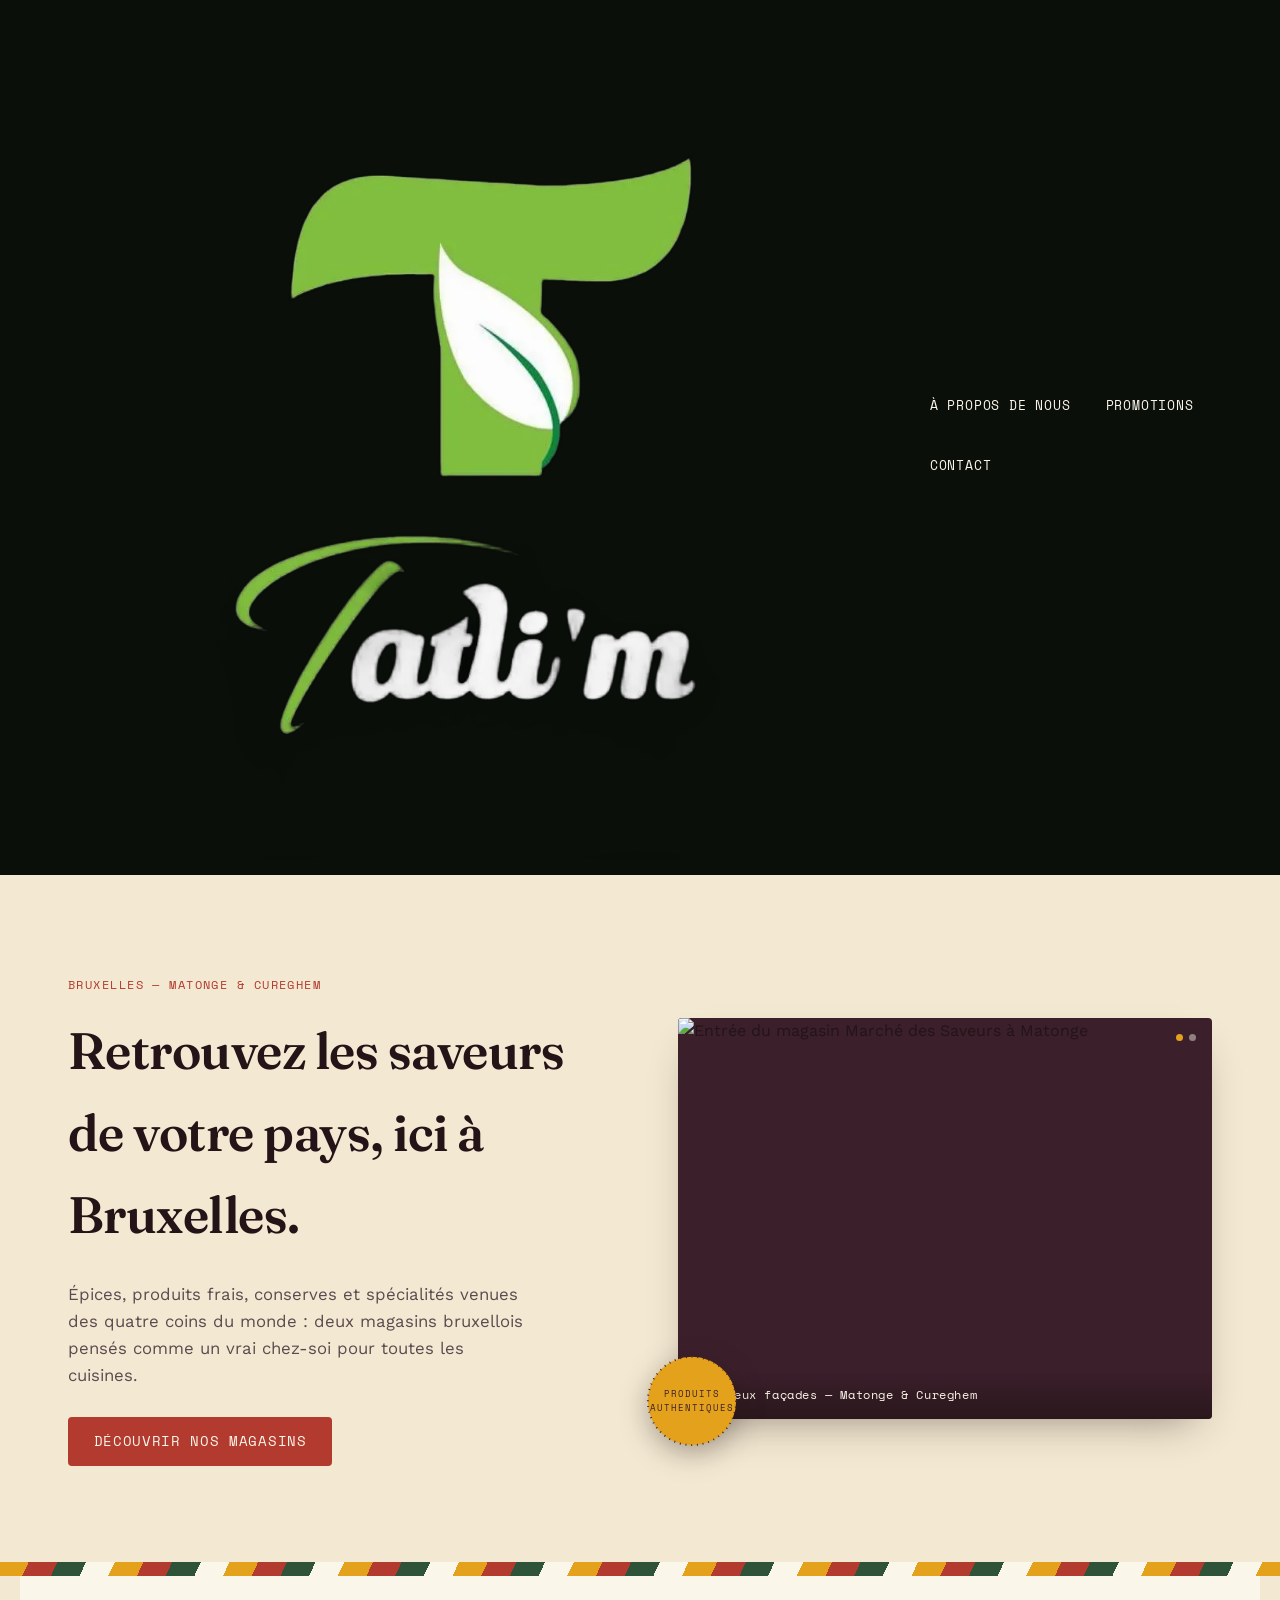
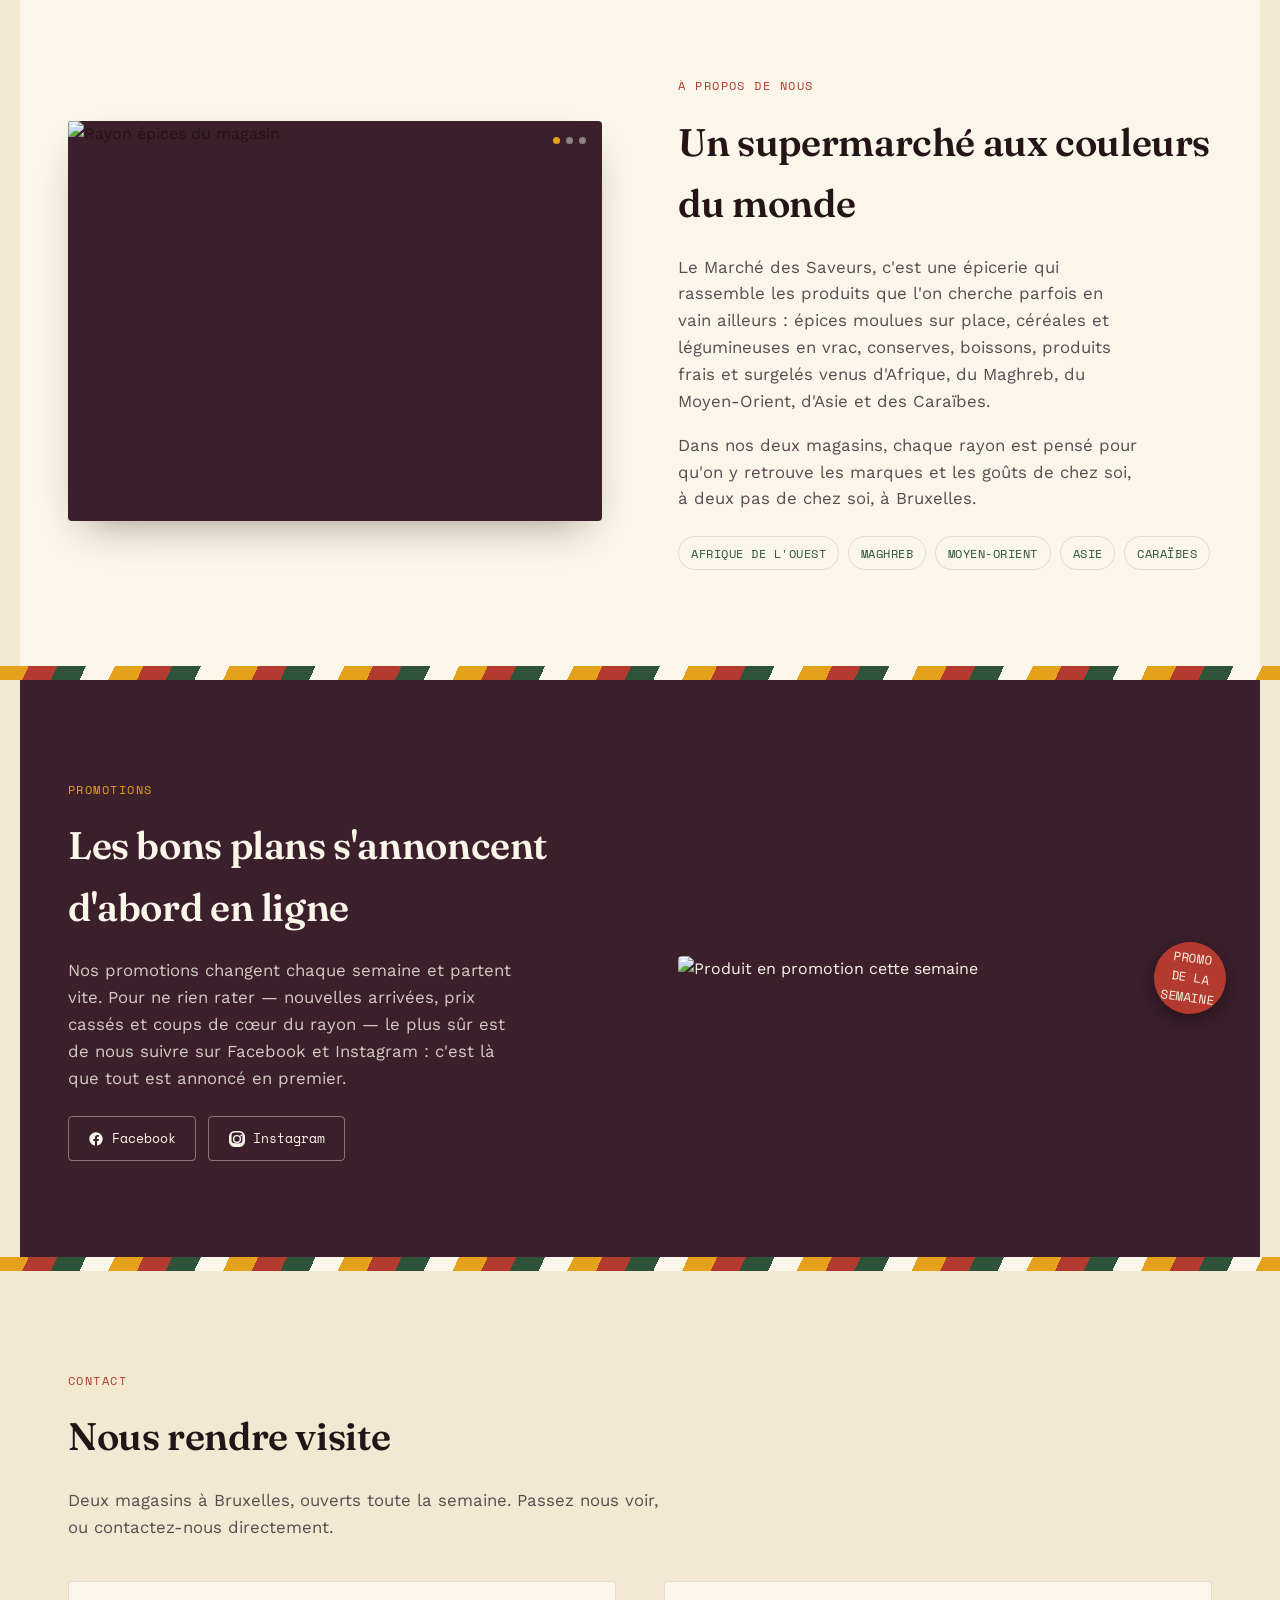
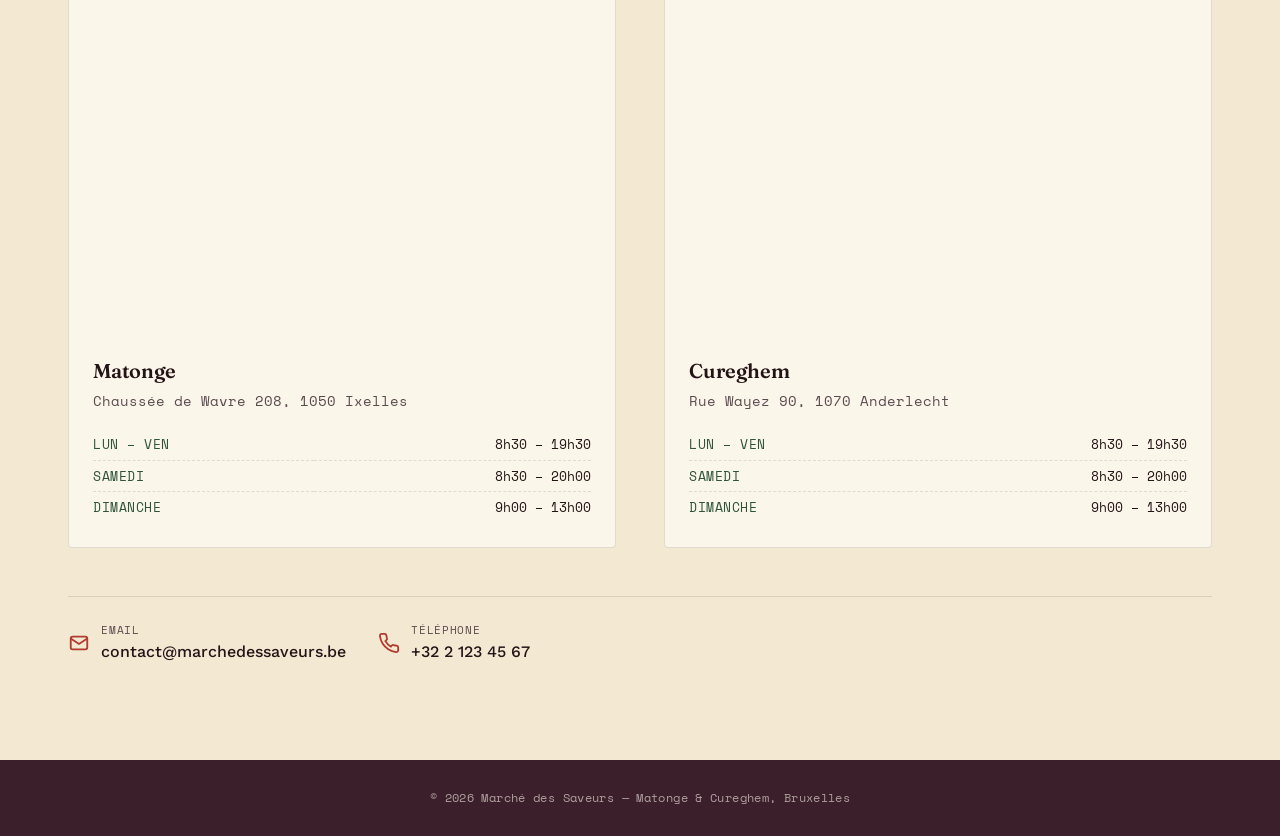
==== exemple trois.html @ c73305d0 "header" ====
<!DOCTYPE html>
<html lang="fr">
<head>
<meta charset="UTF-8">
<meta name="viewport" content="width=device-width, initial-scale=1.0">
<title>Marché des Saveurs — Épicerie du monde à Bruxelles</title>
<link rel="preconnect" href="https://fonts.googleapis.com">
<link rel="preconnect" href="https://fonts.gstatic.com" crossorigin>
<link href="https://fonts.googleapis.com/css2?family=Fraunces:ital,opsz,wght@0,9..144,500;0,9..144,600;0,9..144,700;1,9..144,500&family=Work+Sans:wght@400;500;600&family=Space+Mono:wght@400;700&display=swap" rel="stylesheet">
<style>
 
  /* ============ TOKENS ============ */
  :root{
    --cream:#F3E9D2;
    --cream-alt:#FBF6EA;
    --plum:#3B1F2B;
    --plum-soft:#4E2A3C;
    --saffron:#E4A11B;
    --brick:#B23A2E;
    --teal:#2E5339;
    --ink:#241417;
    --ink-soft:#5B4A4F;
    --line: rgba(36,20,23,0.12);
 
    --display: "Fraunces", serif;
    --body: "Work Sans", sans-serif;
    --mono: "Space Mono", monospace;
 
    --radius: 4px;
    --gap-xl: clamp(2.5rem, 6vw, 6rem);
    --gap-lg: clamp(1.5rem, 4vw, 3rem);
    --transition: 0.5s cubic-bezier(.4,0,.2,1);
  }
 
  @media (prefers-reduced-motion: reduce){
    *{ animation-duration: 0.01ms !important; animation-iteration-count: 1 !important; transition-duration: 0.01ms !important; scroll-behavior: auto !important; }
  }
 
  *{ box-sizing: border-box; }
  html{ scroll-behavior: smooth; }
  body{
    margin:0;
    background: var(--cream);
    color: var(--ink);
    font-family: var(--body);
    font-size: 16px;
    line-height: 1.6;
  }
  img{ max-width:100%; display:block; }
  a{ color: inherit; }
  h1,h2,h3{ font-family: var(--display); font-weight: 600; margin:0 0 0.5em; letter-spacing: -0.01em; }
  p{ margin:0 0 1em; color: var(--ink-soft); }
 
  a:focus-visible, button:focus-visible{
    outline: 3px solid var(--brick);
    outline-offset: 3px;
  }
 
  .eyebrow{
    display:inline-block;
    font-family: var(--mono);
    font-size: 0.75rem;
    letter-spacing: 0.12em;
    text-transform: uppercase;
    color: var(--brick);
    margin-bottom: 1rem;
  }
 
  .wrap{
    max-width: 1240px;
    margin: 0 auto;
    padding: 0 clamp(1.25rem, 4vw, 3rem);
  }
 
  /* ============ AWNING DIVIDER (signature element) ============ */
  .awning{
    height: 14px;
    width: 100%;
    background: repeating-linear-gradient(
      115deg,
      var(--saffron) 0 26px,
      var(--brick) 26px 52px,
      var(--teal) 52px 78px,
      var(--cream-alt) 78px 104px
    );
  }
 
  /* ============ HEADER ============ */
  .site-header{
    position: sticky;
    top:0;
    z-index: 50;
    /*background: var(--plum);*/
    background: #0a0f0a;
    color: var(--cream-alt);
  }
  .site-header .wrap{
    display:flex;
    align-items:center;
    justify-content: space-between;
    gap: 1rem;
    padding-top: 0.9rem;
    padding-bottom: 0.9rem;
  }
  .logo{
    display:flex;
    align-items:center;
    gap: 0.6rem;
    text-decoration:none;
    color: var(--cream-alt);
  }
  .logo .stamp{ width: 40px; height: 40px; flex-shrink:0; }
  .logo-text{ font-family: var(--display); line-height:1.05; }
  .logo-text strong{ display:block; font-size: 1.05rem; letter-spacing: 0.02em; }
  .logo-text span{ display:block; font-size: 0.72rem; font-family: var(--mono); letter-spacing: 0.08em; color: var(--saffron); text-transform: uppercase; }
 
  .main-nav{ display:flex; gap: clamp(1rem, 3vw, 2.2rem); flex-wrap: wrap; }
  .main-nav a{
    text-decoration:none;
    font-family: var(--mono);
    font-size: 0.82rem;
    letter-spacing: 0.06em;
    text-transform: uppercase;
    color: var(--cream-alt);
    position: relative;
    padding-bottom: 4px;
  }
  .main-nav a::after{
    content:"";
    position:absolute; left:0; bottom:0;
    width:0; height:2px;
    background: var(--saffron);
    transition: width 0.3s ease;
  }
  .main-nav a:hover::after, .main-nav a:focus-visible::after{ width:100%; }
 
  /* ============ SPLIT SECTIONS ============ */
  .section-split{
    display:grid;
    grid-template-columns: 1fr 1fr;
    align-items: center;
    gap: var(--gap-xl);
    padding: clamp(3rem, 8vw, 6rem) clamp(1.25rem, 4vw, 3rem);
    max-width: 1240px;
    margin: 0 auto;
  }
  .section-split.reverse .text-col{ order:2; }
  .section-split.reverse .media-col{ order:1; }
 
  .text-col h1{ font-size: clamp(2.1rem, 4vw, 3.2rem); }
  .text-col h2{ font-size: clamp(1.7rem, 3vw, 2.4rem); }
  .text-col p{ font-size: 1.05rem; max-width: 46ch; }
 
  .cta{
    display:inline-flex;
    align-items:center;
    gap:0.5rem;
    margin-top: 0.75rem;
    padding: 0.85rem 1.6rem;
    background: var(--brick);
    color: var(--cream-alt);
    text-decoration:none;
    font-family: var(--mono);
    font-size: 0.85rem;
    letter-spacing: 0.05em;
    text-transform: uppercase;
    border-radius: var(--radius);
    transition: transform 0.25s ease, background 0.25s ease;
  }
  .cta:hover{ background: var(--plum); transform: translateY(-2px); }
 
  /* ============ CAROUSEL ============ */
  .media-col{ position:relative; }
  .carousel{
    position:relative;
    width:100%;
    aspect-ratio: 4/3;
    border-radius: var(--radius);
    overflow:hidden;
    box-shadow: 0 18px 40px -18px rgba(36,20,23,0.45);
    background: var(--plum);
  }
  .carousel img{
    position:absolute; inset:0;
    width:100%; height:100%;
    object-fit: cover;
    opacity:0;
    transition: opacity 1.1s ease;
  }
  .carousel img.active{ opacity:1; }
  .carousel .caption{
    position:absolute; left:0; right:0; bottom:0;
    padding: 0.9rem 1.1rem;
    background: linear-gradient(0deg, rgba(36,20,23,0.75), transparent);
    color: var(--cream-alt);
    font-family: var(--mono);
    font-size: 0.75rem;
    letter-spacing: 0.05em;
    z-index: 2;
  }
  .carousel-dots{
    position:absolute; right: 1rem; top: 1rem; z-index:3;
    display:flex; gap: 6px;
  }
  .carousel-dots span{
    width: 7px; height:7px; border-radius: 50%;
    background: rgba(251,246,234,0.45);
  }
  .carousel-dots span.active{ background: var(--saffron); }
 
  /* stamp seal decoration near hero */
  .seal-float{
    position:absolute;
    width: 96px; height: 96px;
    left: -34px; bottom: -30px;
    z-index: 4;
    filter: drop-shadow(0 8px 14px rgba(36,20,23,0.35));
  }
 
  /* ============ ABOUT ============ */
  #apropos{ background: var(--cream-alt); }
  .origin-tags{ list-style:none; padding:0; margin: 1.5rem 0 0; display:flex; flex-wrap:wrap; gap: 0.55rem; }
  .origin-tags li{
    font-family: var(--mono);
    font-size: 0.75rem;
    letter-spacing: 0.04em;
    text-transform: uppercase;
    padding: 0.4rem 0.75rem;
    border: 1px solid var(--line);
    border-radius: 999px;
    color: var(--teal);
  }
 
  /* ============ PROMOTIONS ============ */
  #promotions{ background: var(--plum); color: var(--cream-alt); }
  #promotions .eyebrow{ color: var(--saffron); }
  #promotions p{ color: rgba(251,246,234,0.8); }
  #promotions h2{ color: var(--cream-alt); }
  .social-links{ display:flex; gap: 0.75rem; margin-top: 1.5rem; flex-wrap: wrap; }
  .social-btn{
    display:inline-flex; align-items:center; gap:0.5rem;
    text-decoration:none;
    padding: 0.7rem 1.2rem;
    border: 1px solid rgba(251,246,234,0.4);
    border-radius: var(--radius);
    font-family: var(--mono);
    font-size: 0.82rem;
    color: var(--cream-alt);
    transition: background 0.25s ease, border-color 0.25s ease;
  }
  .social-btn:hover{ background: var(--saffron); border-color: var(--saffron); color: var(--plum); }
  .social-btn svg{ width:16px; height:16px; }
 
  .promo-image{ position:relative; }
  .promo-image img{ border-radius: var(--radius); box-shadow: 0 18px 40px -18px rgba(0,0,0,0.6); }
  .promo-badge{
    position:absolute; top: -14px; right: -14px;
    background: var(--brick);
    color: var(--cream-alt);
    font-family: var(--mono);
    font-size: 0.78rem;
    letter-spacing: 0.05em;
    text-transform: uppercase;
    padding: 0.6rem 0.9rem;
    border-radius: 50%;
    width: 72px; height:72px;
    display:flex; align-items:center; justify-content:center;
    text-align:center;
    transform: rotate(8deg);
    box-shadow: 0 6px 16px rgba(0,0,0,0.4);
  }
 
  /* ============ CONTACT ============ */
  #contact{ padding: clamp(3rem, 8vw, 6rem) 0; }
  #contact .wrap > h2{
    font-size: clamp(1.7rem, 3vw, 2.4rem);
    max-width: 900px;
  }
  #contact > .wrap > p.lead{ max-width: 60ch; font-size: 1.05rem; margin-bottom: 2.5rem; }
 
  .contact-grid{
    display:grid;
    grid-template-columns: 1fr 1fr;
    gap: var(--gap-lg);
    margin-bottom: var(--gap-lg);
  }
  .store-card{
    background: var(--cream-alt);
    border: 1px solid var(--line);
    border-radius: var(--radius);
    overflow: hidden;
  }
  .store-card .map-frame{ width:100%; aspect-ratio: 16/10; border:0; filter: sepia(12%) saturate(85%); }
  .store-card .store-body{ padding: 1.5rem; }
  .store-card h3{ font-size: 1.25rem; margin-bottom: 0.3rem; }
  .store-card .addr{ font-family: var(--mono); font-size: 0.85rem; color: var(--ink-soft); margin-bottom: 1rem; }
  .hours-table{ width:100%; border-collapse: collapse; font-family: var(--mono); font-size: 0.82rem; }
  .hours-table td{ padding: 0.3rem 0; border-bottom: 1px dashed var(--line); }
  .hours-table td:first-child{ color: var(--teal); text-transform: uppercase; letter-spacing: 0.04em; }
  .hours-table td:last-child{ text-align: right; color: var(--ink); }
  .hours-table tr:last-child td{ border-bottom:0; }
 
  .contact-details{
    display:flex;
    flex-wrap:wrap;
    gap: 2rem;
    padding-top: 1.5rem;
    border-top: 1px solid var(--line);
  }
  .contact-details .detail{ display:flex; align-items:center; gap: 0.7rem; }
  .contact-details svg{ width:22px; height:22px; color: var(--brick); flex-shrink:0; }
  .contact-details a{ text-decoration:none; font-weight:500; }
  .contact-details a:hover{ color: var(--brick); }
  .contact-details .label{ display:block; font-family: var(--mono); font-size: 0.7rem; text-transform:uppercase; letter-spacing:0.06em; color: var(--ink-soft); }
 
  /* ============ FOOTER ============ */
  footer{
    background: var(--plum);
    color: rgba(251,246,234,0.6);
    text-align:center;
    padding: 1.75rem 1rem;
    font-family: var(--mono);
    font-size: 0.78rem;
    letter-spacing: 0.03em;
  }
 
  /* ============ RESPONSIVE ============ */
  @media (max-width: 860px){
    .section-split{ grid-template-columns: 1fr; }
    .section-split.reverse .text-col{ order:1; }
    .section-split.reverse .media-col{ order:2; }
    .contact-grid{ grid-template-columns: 1fr; }
    .seal-float{ display:none; }
    .main-nav{ gap: 1rem; }
  }
  @media (max-width: 560px){
    .site-header .wrap{ flex-direction:column; align-items:flex-start; gap: 0.75rem; }
  }
</style>
</head>
<body>
 
<header class="site-header">
  <div class="wrap">
    <a href="#hero" class="logo" aria-label="Marché des Saveurs — accueil">
        <!--
      <svg class="stamp" viewBox="0 0 100 100" fill="none" xmlns="http://www.w3.org/2000/svg" aria-hidden="true">
        <circle cx="50" cy="50" r="46" stroke="#E4A11B" stroke-width="3" stroke-dasharray="3 5"/>
        <circle cx="50" cy="50" r="34" stroke="#FBF6EA" stroke-width="2"/>
        <path d="M50 24 L58 42 L78 44 L63 58 L67 78 L50 67 L33 78 L37 58 L22 44 L42 42 Z" fill="#B23A2E"/>
      </svg>
      <span class="logo-text">
        <strong>Marché des Saveurs</strong>
        <span>Épicerie du monde</span>
      </span>
    -->
      <img src="logo.png" alt="logo">
    </a>
    <nav class="main-nav" aria-label="Navigation principale">
      <a href="#apropos">À propos de nous</a>
      <a href="#promotions">Promotions</a>
      <a href="#contact">Contact</a>
    </nav>
  </div>
</header>
 
<!-- ============ 1. HERO ============ -->
<section id="hero" class="section-split">
  <div class="text-col">
    <span class="eyebrow">Bruxelles — Matonge &amp; Cureghem</span>
    <h1>Retrouvez les saveurs de votre pays, ici à Bruxelles.</h1>
    <p>Épices, produits frais, conserves et spécialités venues des quatre coins du monde : deux magasins bruxellois pensés comme un vrai chez-soi pour toutes les cuisines.</p>
    <a class="cta" href="#apropos">Découvrir nos magasins</a>
  </div>
  <div class="media-col">
    <div class="carousel" data-interval="4500" aria-label="Photos des entrées de nos deux magasins">
      <img class="active" src="https://picsum.photos/seed/marche-facade-matonge/900/700" alt="Entrée du magasin Marché des Saveurs à Matonge">
      <img src="https://picsum.photos/seed/marche-facade-cureghem/900/700" alt="Entrée du magasin Marché des Saveurs à Cureghem">
      <div class="carousel-dots"><span class="active"></span><span></span></div>
      <div class="caption">Nos deux façades — Matonge &amp; Cureghem</div>
    </div>
    <svg class="seal-float" viewBox="0 0 100 100" fill="none" xmlns="http://www.w3.org/2000/svg" aria-hidden="true">
      <circle cx="50" cy="50" r="46" fill="#E4A11B"/>
      <circle cx="50" cy="50" r="46" stroke="#3B1F2B" stroke-width="2" stroke-dasharray="1 5"/>
      <text x="50" y="46" text-anchor="middle" font-family="Space Mono, monospace" font-size="9" fill="#3B1F2B" letter-spacing="1">PRODUITS</text>
      <text x="50" y="60" text-anchor="middle" font-family="Space Mono, monospace" font-size="9" fill="#3B1F2B" letter-spacing="1">AUTHENTIQUES</text>
    </svg>
  </div>
</section>
 
<div class="awning" role="presentation"></div>
 
<!-- ============ 2. À PROPOS ============ -->
<section id="apropos" class="section-split reverse">
  <div class="media-col">
    <div class="carousel" data-interval="4000" aria-label="Photos des rayons du magasin">
      <img class="active" src="https://picsum.photos/seed/marche-rayon-epices/900/700" alt="Rayon épices du magasin">
      <img src="https://picsum.photos/seed/marche-rayon-fruits/900/700" alt="Rayon fruits et légumes du magasin">
      <img src="https://picsum.photos/seed/marche-rayon-epicerie/900/700" alt="Rayon épicerie du magasin">
      <div class="carousel-dots"><span class="active"></span><span></span><span></span></div>
    </div>
  </div>
  <div class="text-col">
    <span class="eyebrow">À propos de nous</span>
    <h2>Un supermarché aux couleurs du monde</h2>
    <p>Le Marché des Saveurs, c'est une épicerie qui rassemble les produits que l'on cherche parfois en vain ailleurs : épices moulues sur place, céréales et légumineuses en vrac, conserves, boissons, produits frais et surgelés venus d'Afrique, du Maghreb, du Moyen-Orient, d'Asie et des Caraïbes.</p>
    <p>Dans nos deux magasins, chaque rayon est pensé pour qu'on y retrouve les marques et les goûts de chez soi, à deux pas de chez soi, à Bruxelles.</p>
    <ul class="origin-tags">
      <li>Afrique de l'Ouest</li>
      <li>Maghreb</li>
      <li>Moyen-Orient</li>
      <li>Asie</li>
      <li>Caraïbes</li>
    </ul>
  </div>
</section>
 
<div class="awning" role="presentation"></div>
 
<!-- ============ 3. PROMOTIONS ============ -->
<section id="promotions" class="section-split">
  <div class="text-col">
    <span class="eyebrow">Promotions</span>
    <h2>Les bons plans s'annoncent d'abord en ligne</h2>
    <p>Nos promotions changent chaque semaine et partent vite. Pour ne rien rater — nouvelles arrivées, prix cassés et coups de cœur du rayon — le plus sûr est de nous suivre sur Facebook et Instagram : c'est là que tout est annoncé en premier.</p>
    <div class="social-links">
      <a class="social-btn" href="https://www.facebook.com/marchedessaveurs" target="_blank" rel="noopener">
        <svg viewBox="0 0 24 24" fill="currentColor" aria-hidden="true"><path d="M22 12.06C22 6.5 17.52 2 12 2S2 6.5 2 12.06c0 5 3.66 9.15 8.44 9.94v-7.03H7.9v-2.91h2.54V9.85c0-2.5 1.49-3.89 3.77-3.89 1.09 0 2.24.2 2.24.2v2.46h-1.26c-1.24 0-1.63.77-1.63 1.56v1.88h2.78l-.44 2.91h-2.34V22c4.78-.79 8.44-4.94 8.44-9.94Z"/></svg>
        Facebook
      </a>
      <a class="social-btn" href="https://www.instagram.com/marchedessaveurs" target="_blank" rel="noopener">
        <svg viewBox="0 0 24 24" fill="currentColor" aria-hidden="true"><path d="M12 2.16c2.67 0 2.99.01 4.04.06 2.71.12 3.97 1.4 4.1 4.1.05 1.05.06 1.36.06 4.03 0 2.68-.01 2.99-.06 4.04-.12 2.69-1.38 3.97-4.1 4.1-1.05.05-1.36.06-4.04.06-2.67 0-2.99-.01-4.03-.06-2.73-.12-3.98-1.41-4.1-4.1-.05-1.05-.06-1.36-.06-4.04 0-2.67.02-2.98.06-4.03.12-2.7 1.38-3.98 4.1-4.1 1.05-.05 1.36-.06 4.03-.06ZM12 0C9.28 0 8.94.01 7.87.06 4.05.24.24 4.04.06 7.87.01 8.94 0 9.28 0 12c0 2.72.01 3.06.06 4.13.18 3.82 3.98 7.63 7.81 7.81C8.94 23.99 9.28 24 12 24c2.72 0 3.06-.01 4.13-.06 3.82-.18 7.63-3.98 7.81-7.81.05-1.07.06-1.41.06-4.13 0-2.72-.01-3.06-.06-4.13C23.76 4.05 19.96.24 16.13.06 15.06.01 14.72 0 12 0Zm0 5.84A6.16 6.16 0 1 0 18.16 12 6.16 6.16 0 0 0 12 5.84ZM12 16a4 4 0 1 1 4-4 4 4 0 0 1-4 4Zm6.41-10.85a1.44 1.44 0 1 0 1.44 1.44 1.44 1.44 0 0 0-1.44-1.44Z"/></svg>
        Instagram
      </a>
    </div>
  </div>
  <div class="media-col promo-image">
    <img src="https://picsum.photos/seed/marche-promo-produit/800/800" alt="Produit en promotion cette semaine">
    <span class="promo-badge">Promo<br>de la semaine</span>
  </div>
</section>
 
<div class="awning" role="presentation"></div>
 
<!-- ============ 4. CONTACT ============ -->
<section id="contact">
  <div class="wrap">
    <span class="eyebrow">Contact</span>
    <h2>Nous rendre visite</h2>
    <p class="lead">Deux magasins à Bruxelles, ouverts toute la semaine. Passez nous voir, ou contactez-nous directement.</p>
 
    <div class="contact-grid">
      <div class="store-card">
        <iframe class="map-frame" loading="lazy" title="Carte du magasin Matonge"
          src="https://www.google.com/maps?q=Chauss%C3%A9e%20de%20Wavre%20208%2C%201050%20Ixelles%2C%20Bruxelles&output=embed"></iframe>
        <div class="store-body">
          <h3>Matonge</h3>
          <p class="addr">Chaussée de Wavre 208, 1050 Ixelles</p>
          <table class="hours-table">
            <tr><td>Lun – Ven</td><td>8h30 – 19h30</td></tr>
            <tr><td>Samedi</td><td>8h30 – 20h00</td></tr>
            <tr><td>Dimanche</td><td>9h00 – 13h00</td></tr>
          </table>
        </div>
      </div>
 
      <div class="store-card">
        <iframe class="map-frame" loading="lazy" title="Carte du magasin Cureghem"
          src="https://www.google.com/maps?q=Rue%20Wayez%2090%2C%201070%20Anderlecht%2C%20Bruxelles&output=embed"></iframe>
        <div class="store-body">
          <h3>Cureghem</h3>
          <p class="addr">Rue Wayez 90, 1070 Anderlecht</p>
          <table class="hours-table">
            <tr><td>Lun – Ven</td><td>8h30 – 19h30</td></tr>
            <tr><td>Samedi</td><td>8h30 – 20h00</td></tr>
            <tr><td>Dimanche</td><td>9h00 – 13h00</td></tr>
          </table>
        </div>
      </div>
    </div>
 
    <div class="contact-details">
      <div class="detail">
        <svg viewBox="0 0 24 24" fill="none" stroke="currentColor" stroke-width="2" aria-hidden="true"><path d="M4 4h16v16H4z" opacity="0"/><path d="M3 7l9 6 9-6"/><rect x="3" y="5" width="18" height="14" rx="2"/></svg>
        <span><span class="label">Email</span><a href="mailto:contact@marchedessaveurs.be">contact@marchedessaveurs.be</a></span>
      </div>
      <div class="detail">
        <svg viewBox="0 0 24 24" fill="none" stroke="currentColor" stroke-width="2" aria-hidden="true"><path d="M22 16.92v3a2 2 0 0 1-2.18 2 19.79 19.79 0 0 1-8.63-3.07 19.5 19.5 0 0 1-6-6 19.79 19.79 0 0 1-3.07-8.67A2 2 0 0 1 4.11 2h3a2 2 0 0 1 2 1.72c.13.98.36 1.94.68 2.86a2 2 0 0 1-.45 2.11L8.09 9.91a16 16 0 0 0 6 6l1.22-1.25a2 2 0 0 1 2.11-.45c.92.32 1.88.55 2.86.68A2 2 0 0 1 22 16.92Z"/></svg>
        <span><span class="label">Téléphone</span><a href="tel:+3221234567">+32 2 123 45 67</a></span>
      </div>
    </div>
  </div>
</section>
 
<footer>
  © 2026 Marché des Saveurs — Matonge &amp; Cureghem, Bruxelles
</footer>
 
<script>
  // Auto-sliding carousels
  document.querySelectorAll('.carousel').forEach(function(carousel){
    var images = carousel.querySelectorAll('img');
    var dots = carousel.querySelectorAll('.carousel-dots span');
    if(images.length < 2) return;
    var current = 0;
    var interval = parseInt(carousel.dataset.interval, 10) || 4000;
 
    function goTo(index){
      images[current].classList.remove('active');
      if(dots.length) dots[current].classList.remove('active');
      current = index % images.length;
      images[current].classList.add('active');
      if(dots.length) dots[current].classList.add('active');
    }
 
    var timer = setInterval(function(){ goTo(current + 1); }, interval);
 
    // pause on hover/focus for accessibility & control
    carousel.addEventListener('mouseenter', function(){ clearInterval(timer); });
    carousel.addEventListener('mouseleave', function(){ timer = setInterval(function(){ goTo(current + 1); }, interval); });
  });
</script>
 
</body>
</html>
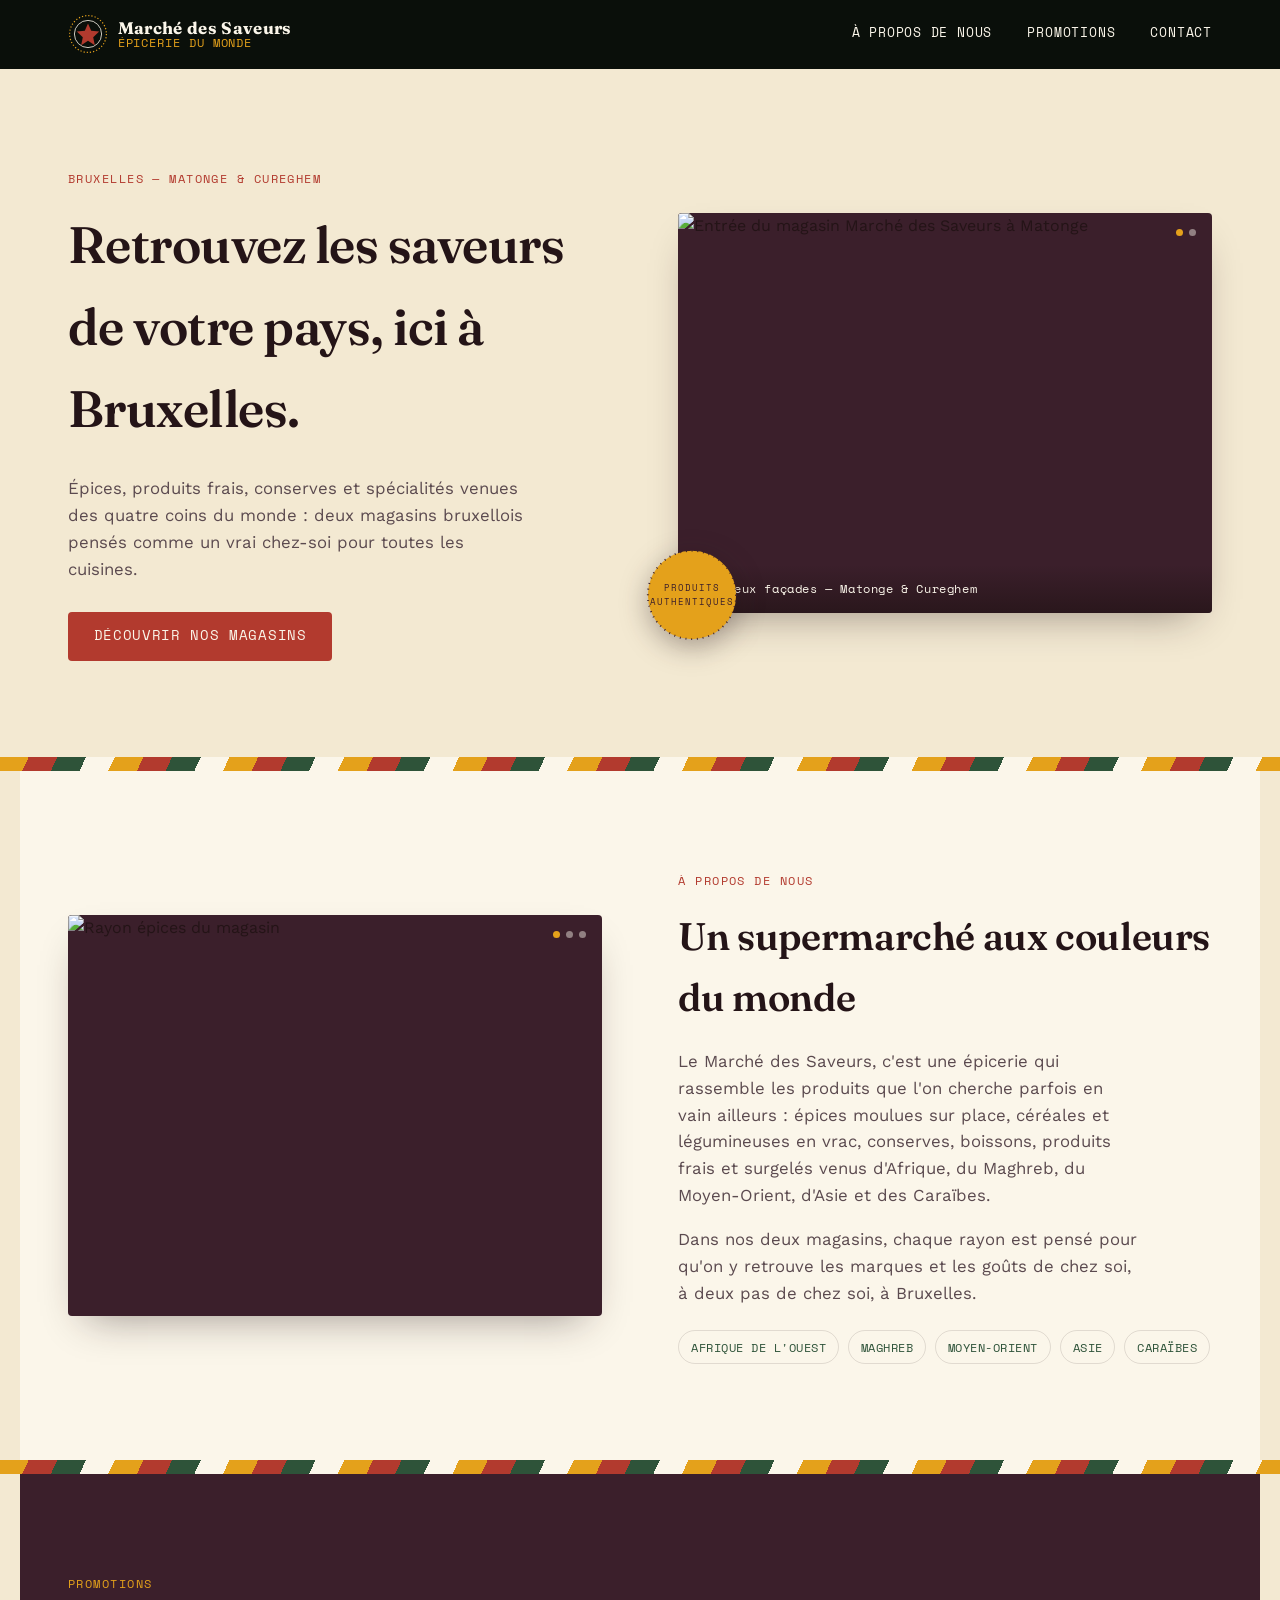
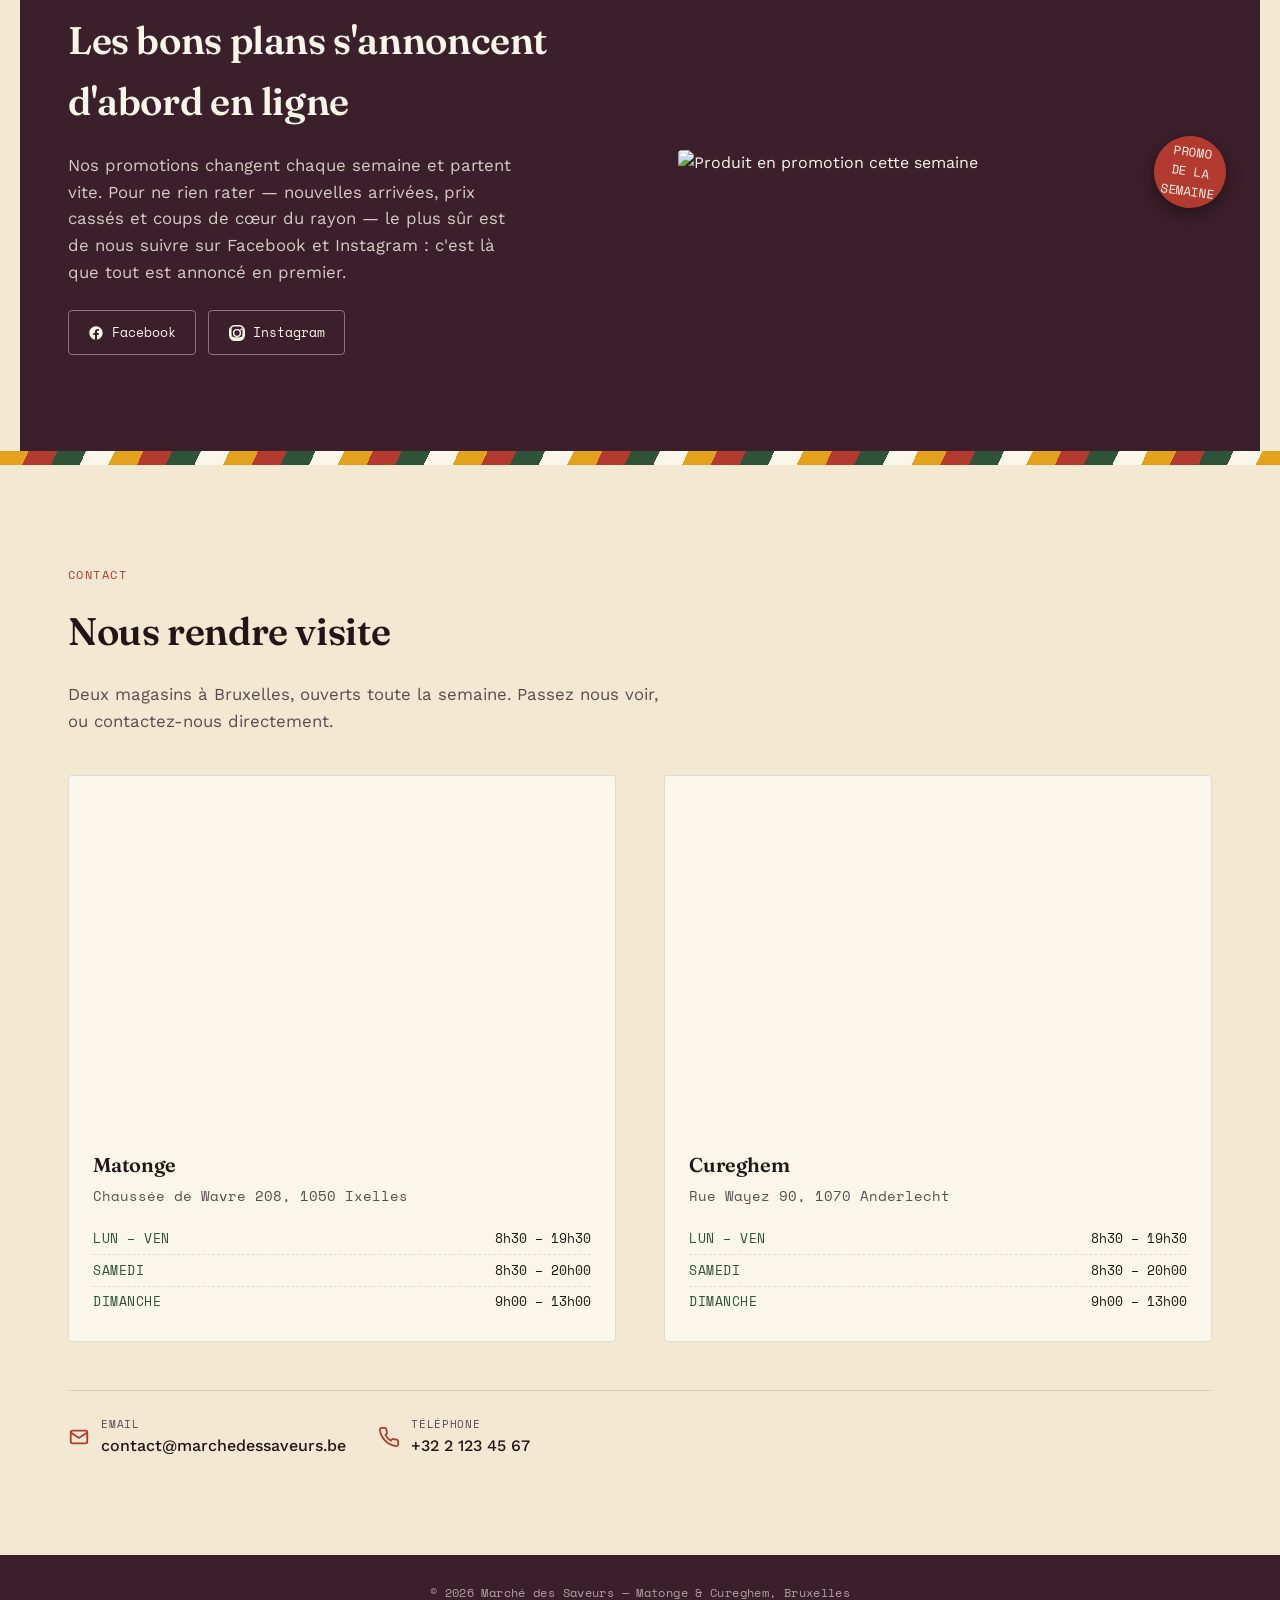
==== commit 74d10539: "promotions" ====
--- a/exemple trois.html
+++ b/exemple trois.html
@@ -343,18 +343,17 @@
 <header class="site-header">
   <div class="wrap">
     <a href="#hero" class="logo" aria-label="Marché des Saveurs — accueil">
-        <!--
       <svg class="stamp" viewBox="0 0 100 100" fill="none" xmlns="http://www.w3.org/2000/svg" aria-hidden="true">
         <circle cx="50" cy="50" r="46" stroke="#E4A11B" stroke-width="3" stroke-dasharray="3 5"/>
         <circle cx="50" cy="50" r="34" stroke="#FBF6EA" stroke-width="2"/>
         <path d="M50 24 L58 42 L78 44 L63 58 L67 78 L50 67 L33 78 L37 58 L22 44 L42 42 Z" fill="#B23A2E"/>
       </svg>
+
       <span class="logo-text">
         <strong>Marché des Saveurs</strong>
         <span>Épicerie du monde</span>
       </span>
-    -->
-      <img src="logo.png" alt="logo">
+    
     </a>
     <nav class="main-nav" aria-label="Navigation principale">
       <a href="#apropos">À propos de nous</a>
